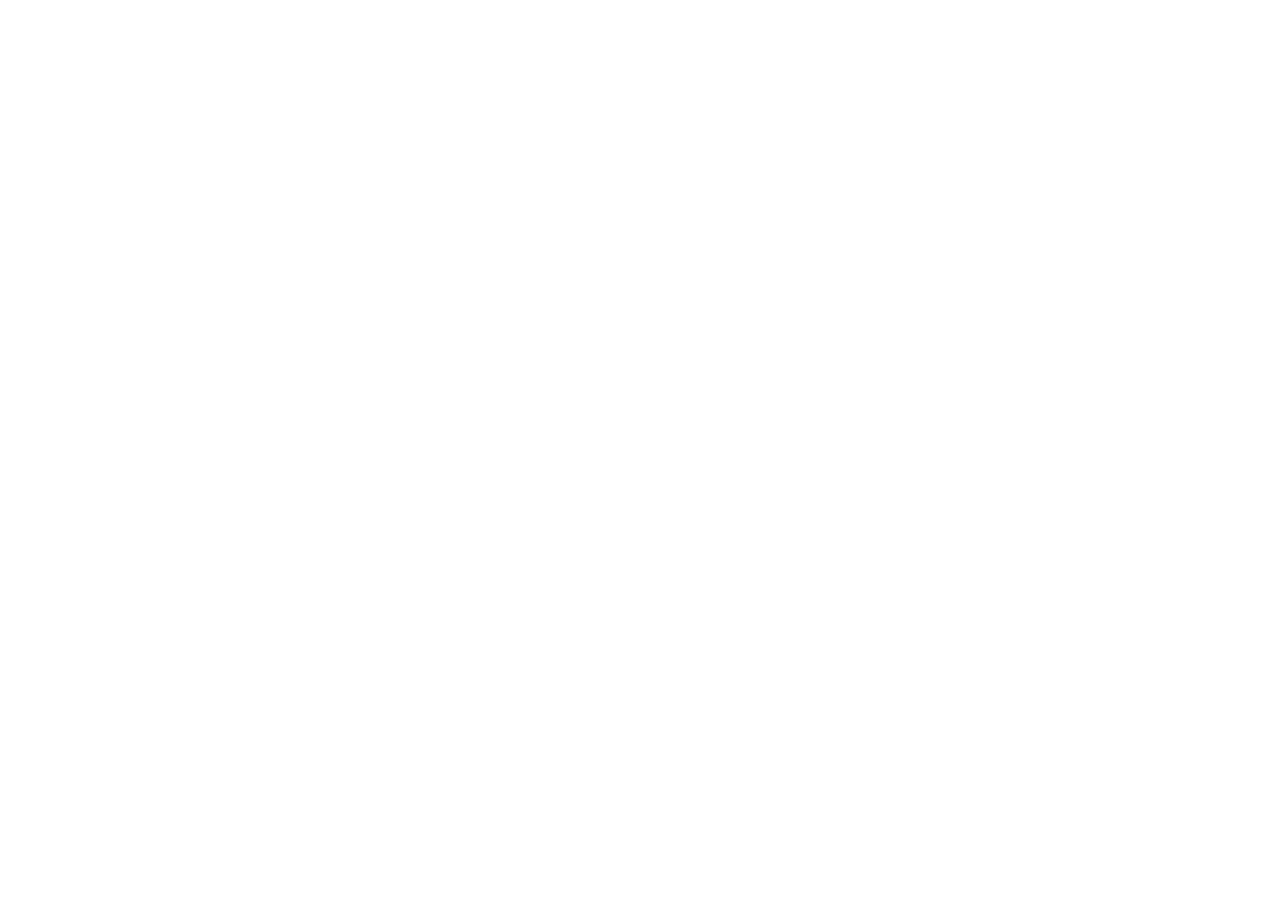
==== index.html @ cf7ea893 "feat: pushテスト" ====
<!DOCTYPE html>
<html lang="en">
<head>
    <meta charset="UTF-8">
    <meta name="viewport" content="width=device-width, initial-scale=1.0">
    <title>Document</title>
</head>
<body>
    
</body>
</html>
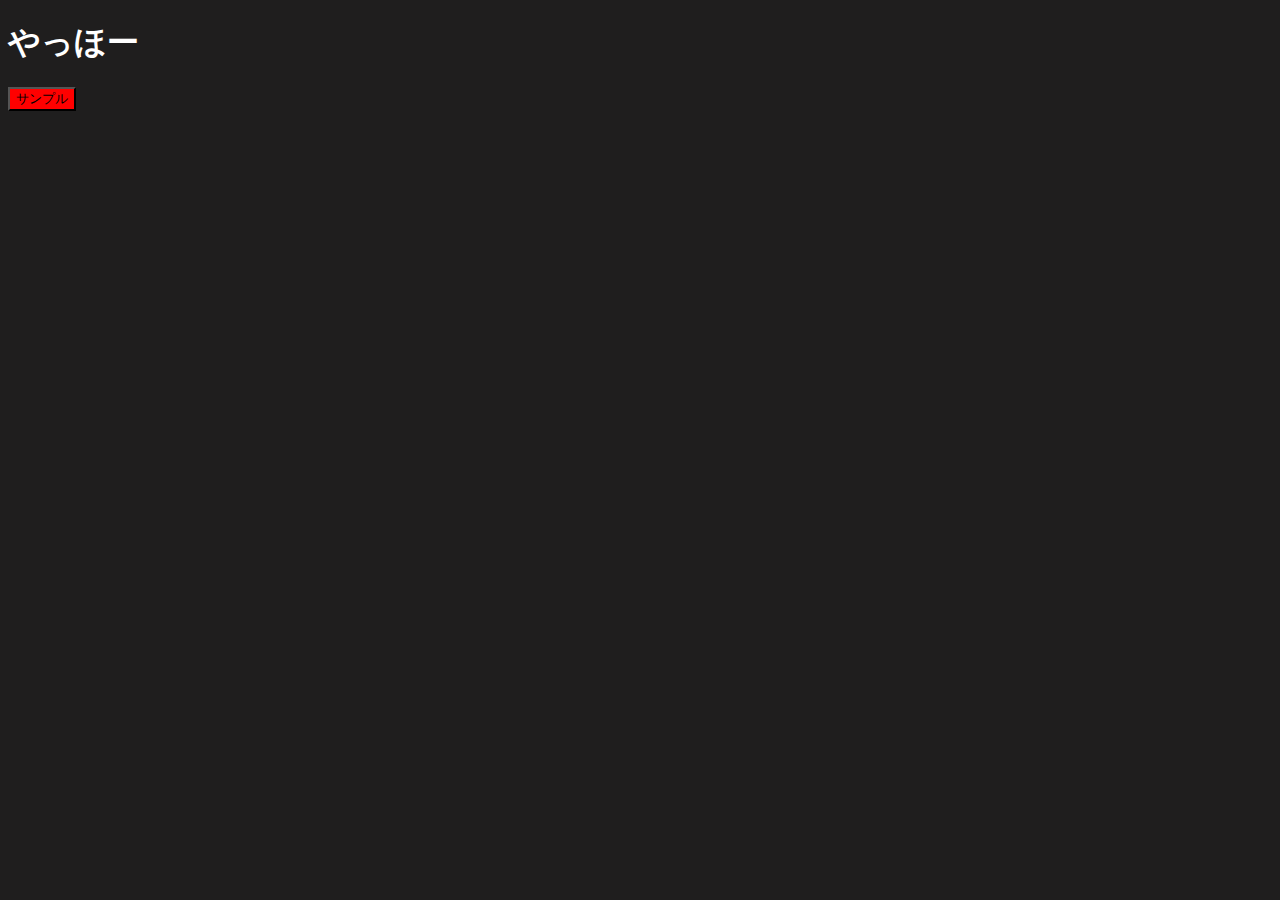
==== commit 984fa791: "feat:jsonのファイルからhtml,cssの要素取得" ====
--- a/index.html
+++ b/index.html
@@ -1,11 +1,20 @@
 <!DOCTYPE html>
-<html lang="en">
+<html lang="ja">
 <head>
     <meta charset="UTF-8">
-    <meta name="viewport" content="width=device-width, initial-scale=1.0">
-    <title>Document</title>
+    <meta http-equiv="X-UA-Compatible" content="IE=edge" />
+    <meta name="viewport" content="width=device-width, initial-scale=1.0" />
+    <link href="style.css" rel="stylesheet" />
+    <style id="dynamic-style">
+    /* 動的にCSSをここに挿入 */
+    </style>
+    <title>I.Oのデザイン備忘録</title>
 </head>
 <body>
-    
+    <h1>やっほー</h1>
+    <div id="content">
+    <!-- JSONのHTMLがここに挿入される -->
+    </div>
+    <script src="script.js"></script>
 </body>
 </html>--- a/style.css
+++ b/style.css
@@ -0,0 +1,4 @@
+body{
+    background-color: rgb(31, 30, 30);
+    color:white;
+}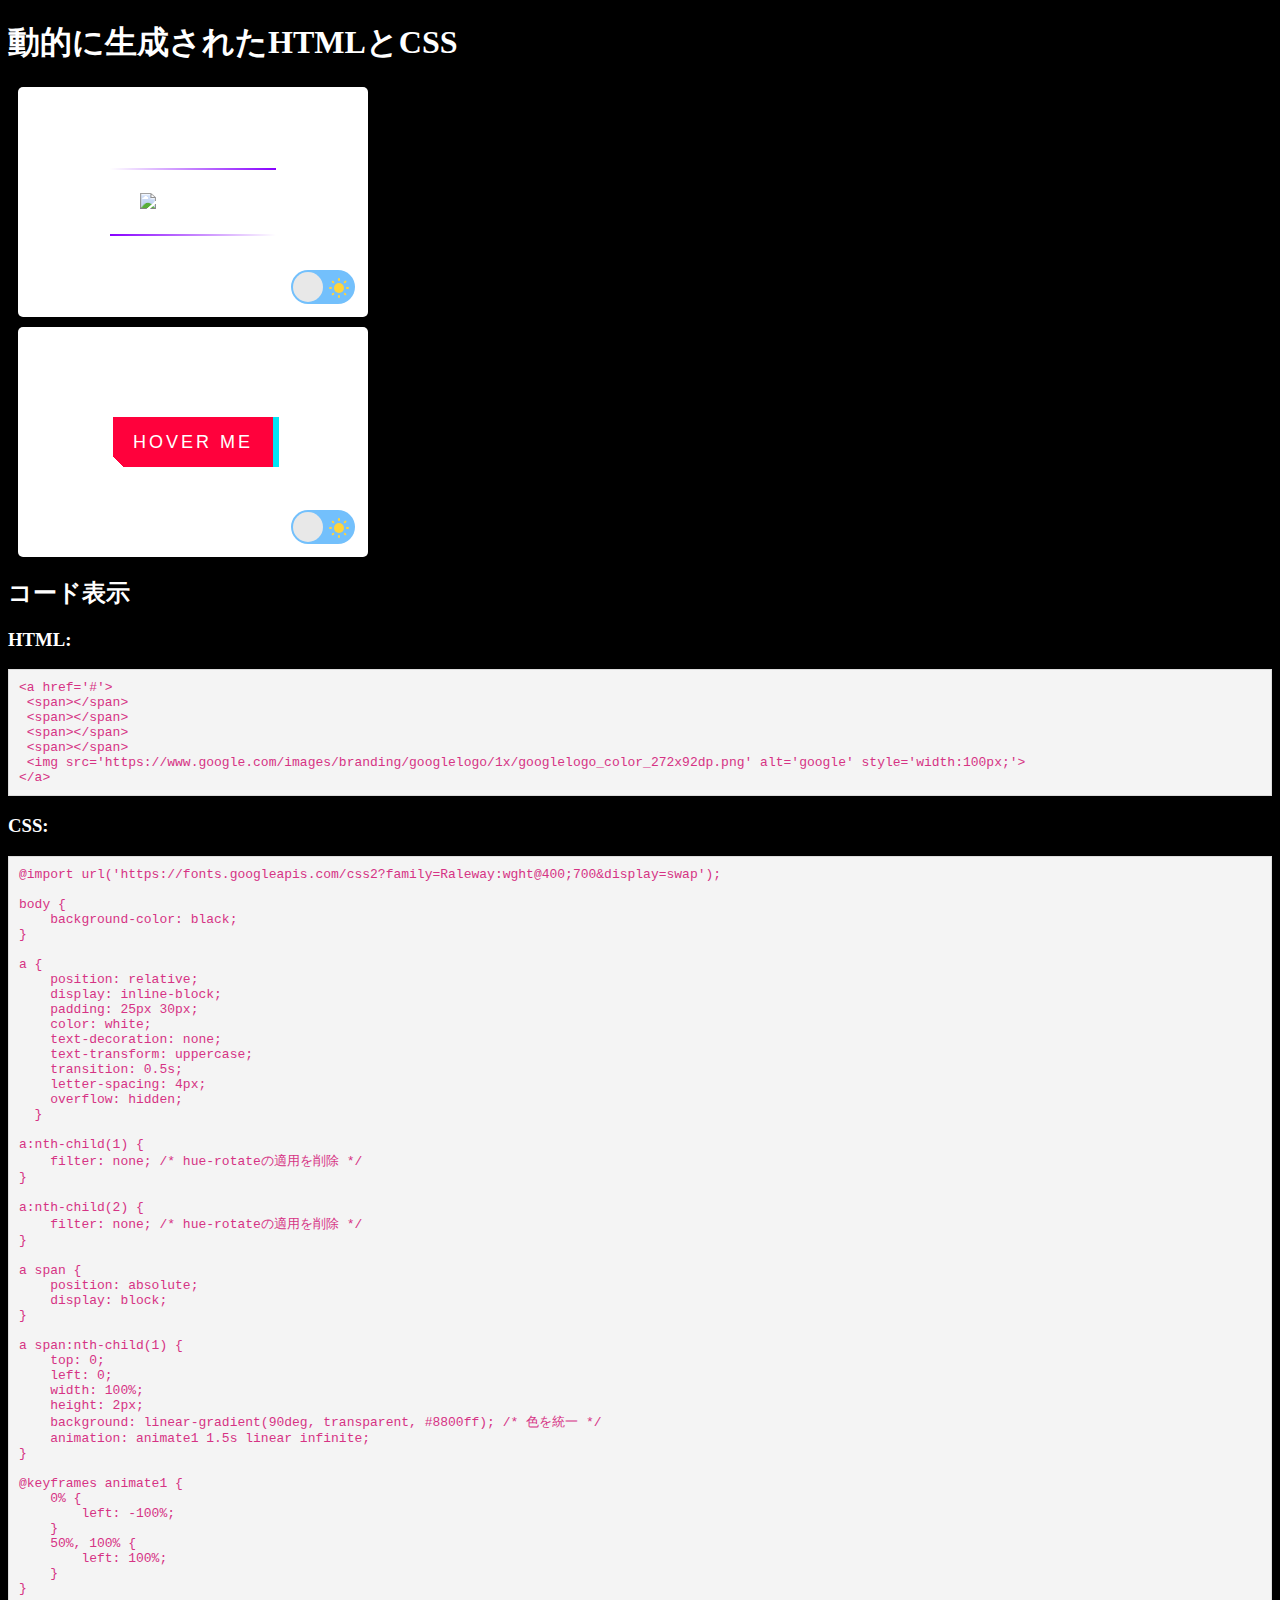
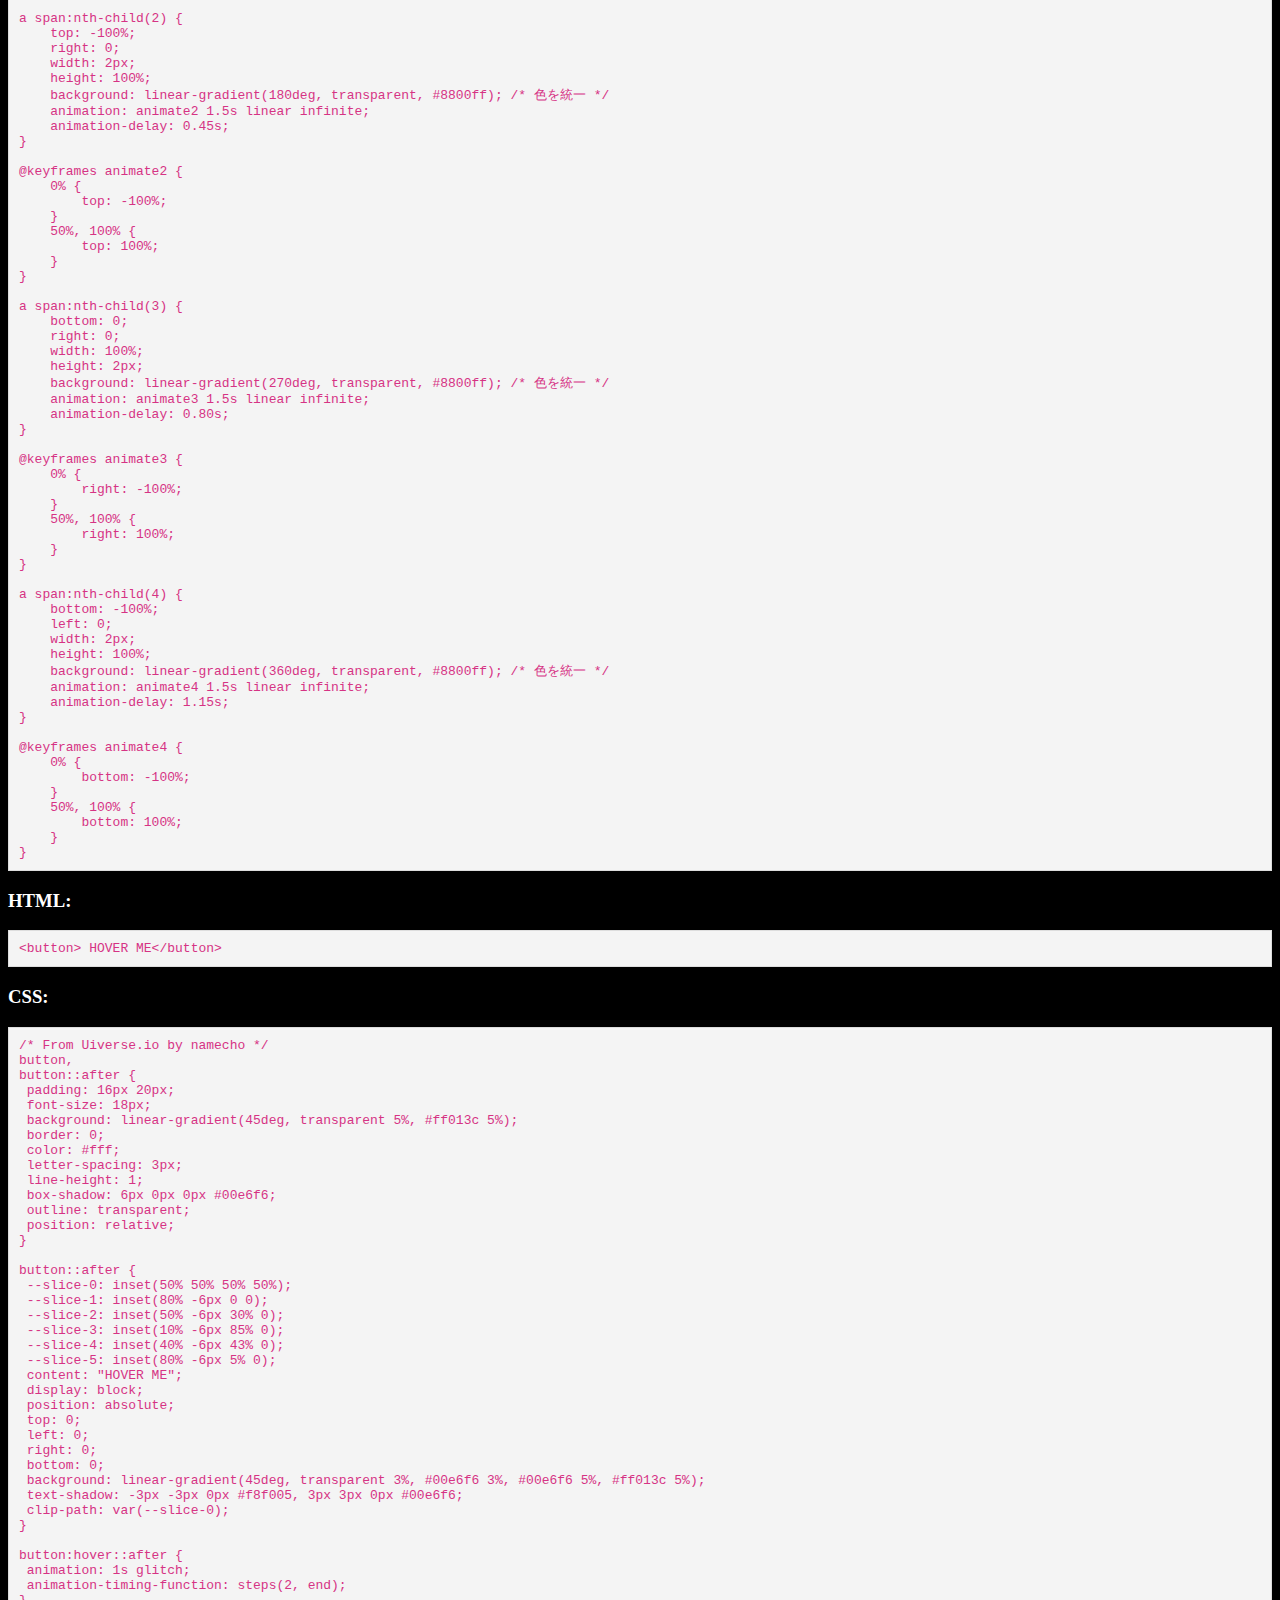
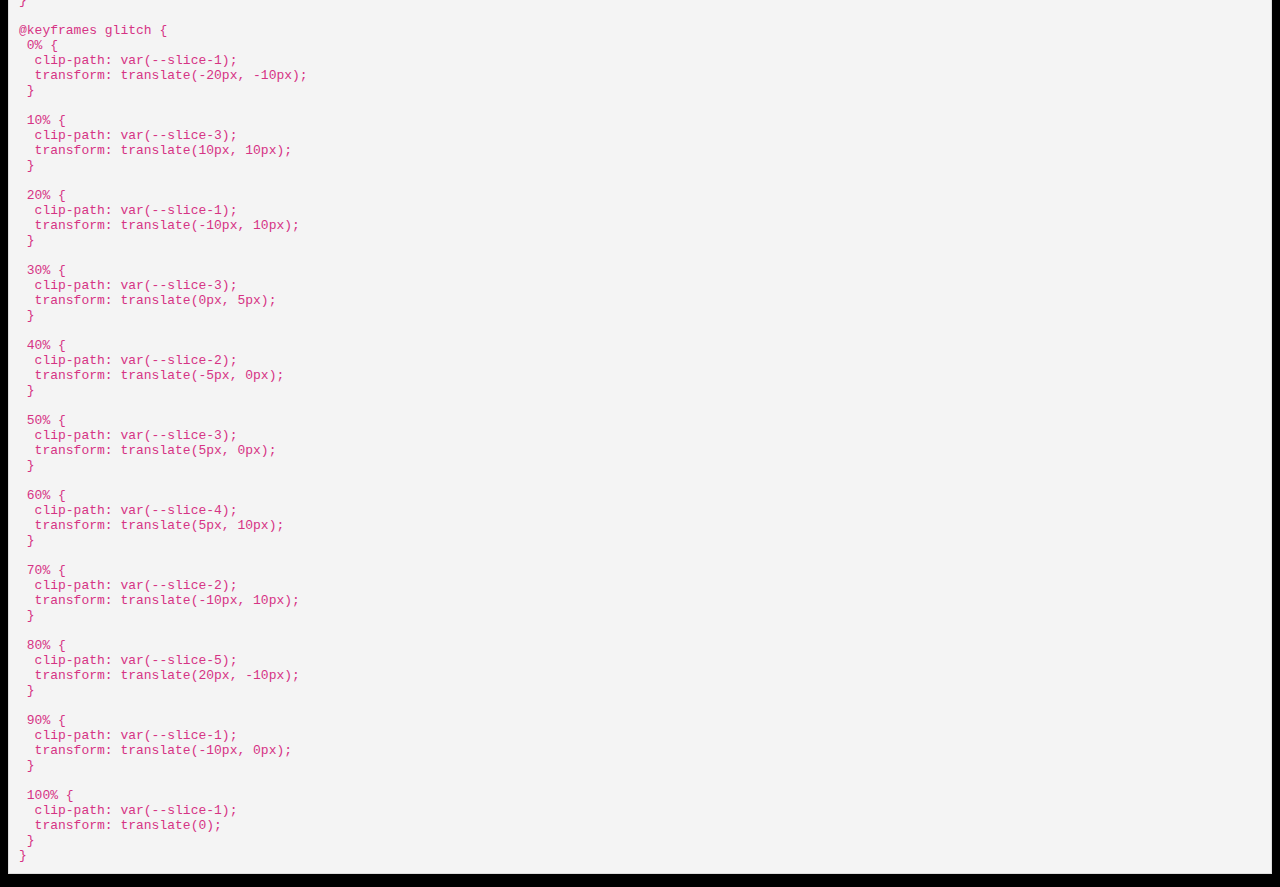
==== commit 9fcb59ee: "feat: ダークモードの追加、コードのカード化" ====
--- a/index.html
+++ b/index.html
@@ -11,9 +11,14 @@
     <title>I.Oのデザイン備忘録</title>
 </head>
 <body>
-    <h1>やっほー</h1>
+    <h1>動的に生成されたHTMLとCSS</h1>
     <div id="content">
-    <!-- JSONのHTMLがここに挿入される -->
+        <!-- JSONのHTMLがここに挿入されます -->
+    </div>
+
+    <h2>コード表示</h2>
+    <div id="code-block">
+        <!-- JSONのHTMLとCSSコードがここに挿入されます -->
     </div>
     <script src="script.js"></script>
 </body>
--- a/style.css
+++ b/style.css
@@ -1,4 +1,136 @@
 body{
     background-color: rgb(31, 30, 30);
     color:white;
+}
+
+#element{
+    display: flex;
+    justify-content: center;
+    align-items: center;
+    margin:10px;
+    width: 350px;
+    height: 230px;
+    background-color: rgb(255, 255, 255);
+    border-radius: 5px;
+}
+
+/* コード部分のスタイル */
+pre {
+    background-color: #f4f4f4;
+    padding: 10px;
+    border: 1px solid #ddd;
+    overflow-x: auto;
+}
+code {
+    color: #d63384;
+}
+
+/* From Uiverse.io by andrew-demchenk0 */ 
+.switch {
+    font-size: 17px;
+    position: absolute;
+    width: 64px;
+    height: 34px;
+    margin-top: 170px;
+    margin-left: 260px;
+}
+
+.switch input {
+opacity: 0;
+width: 0;
+height: 0;
+}
+
+.slider {
+position: absolute;
+cursor: pointer;
+top: 0;
+left: 0;
+right: 0;
+bottom: 0;
+background-color: #73C0FC;
+transition: .4s;
+border-radius: 30px;
+}
+
+.slider:before {
+position: absolute;
+content: "";
+height: 30px;
+width: 30px;
+border-radius: 20px;
+left: 2px;
+bottom: 2px;
+z-index: 2;
+background-color: #e8e8e8;
+transition: .4s;
+}
+
+.sun svg {
+position: absolute;
+top: 6px;
+left: 36px;
+z-index: 1;
+width: 24px;
+height: 24px;
+}
+
+.moon svg {
+fill: #73C0FC;
+position: absolute;
+top: 5px;
+left: 5px;
+z-index: 1;
+width: 24px;
+height: 24px;
+}
+
+/* .switch:hover */.sun svg {
+animation: rotate 15s linear infinite;
+}
+
+@keyframes rotate {
+
+0% {
+    transform: rotate(0);
+}
+
+100% {
+    transform: rotate(360deg);
+}
+}
+
+/* .switch:hover */.moon svg {
+animation: tilt 5s linear infinite;
+}
+
+@keyframes tilt {
+
+0% {
+    transform: rotate(0deg);
+}
+
+25% {
+    transform: rotate(-10deg);
+}
+
+75% {
+    transform: rotate(10deg);
+}
+
+100% {
+    transform: rotate(0deg);
+}
+}
+
+.input:checked + .slider {
+background-color: #183153;
+}
+
+.input:focus + .slider {
+box-shadow: 0 0 1px #183153;
+}
+
+.input:checked + .slider:before {
+transform: translateX(30px);
 }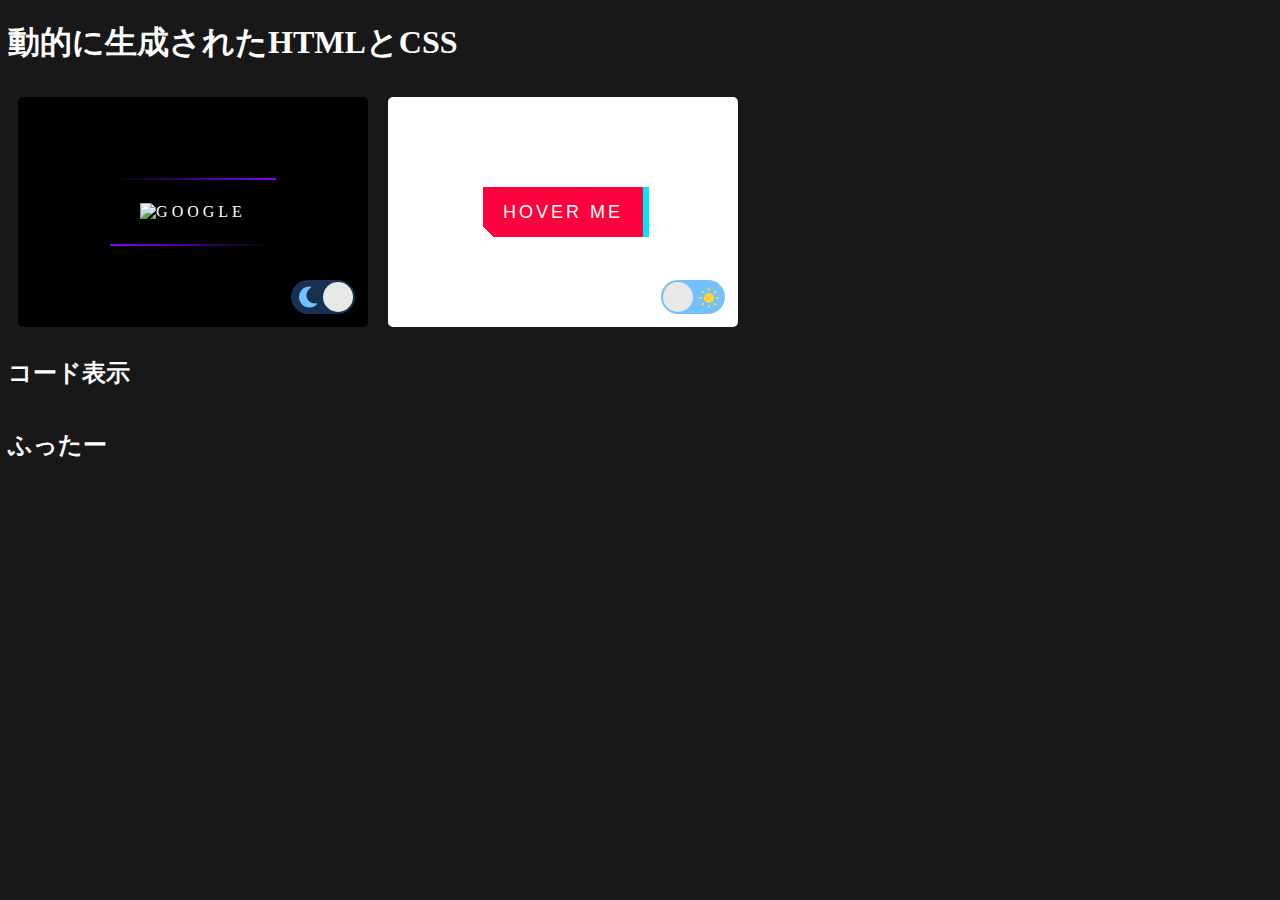
==== commit 18038c17: "feat: スクロールバーのデザイン変更" ====
--- a/index.html
+++ b/index.html
@@ -20,6 +20,7 @@
     <div id="code-block">
         <!-- JSONのHTMLとCSSコードがここに挿入されます -->
     </div>
+    <h2>ふったー</h2>
     <script src="script.js"></script>
 </body>
 </html>--- a/style.css
+++ b/style.css
@@ -1,6 +1,10 @@
 body{
-    background-color: rgb(31, 30, 30);
+    background-color: rgb(24, 24, 24);
     color:white;
+}
+
+#content{
+    display: flex;
 }
 
 #element{
@@ -14,15 +18,59 @@
     border-radius: 5px;
 }
 
+.coder{
+    width: 40%;
+    height: 600px;
+    margin: 20px;
+}
+
+.headline{
+    width:150px;
+    padding:0 10px;
+    display: flex;
+    align-items: center;
+    font-weight: bold;
+    background-color: #383838;
+    border-radius: 5px 5px 0 0;
+    margin: 0 10px;
+}
+
+.imgico{
+    width:16px;
+    padding-right: 5px;
+}
 /* コード部分のスタイル */
 pre {
-    background-color: #f4f4f4;
-    padding: 10px;
-    border: 1px solid #ddd;
+    height: 100%;
+    margin-top: 0;
+    border-radius: 5px;
+    white-space: pre-wrap; /* 折り返しを有効に */
+    word-wrap: break-word; /* 長い単語を適切に折り返す */
+    background-color: #474747;
+    padding: 20px;
     overflow-x: auto;
 }
+
+/* スクロールバーのスタイル */
+pre::-webkit-scrollbar {
+    width: 8px;
+    background-color: #333333; 
+}
+
+/* スクロールバーの中身のスタイル */
+pre::-webkit-scrollbar-thumb {
+    background: #ffffff;
+    width: 8px;
+    border-radius: 5px;
+}
+
 code {
-    color: #d63384;
+    color: #4bd633;
+}
+
+#code-block{
+    display: flex;
+    justify-content: center;
 }
 
 /* From Uiverse.io by andrew-demchenk0 */ 
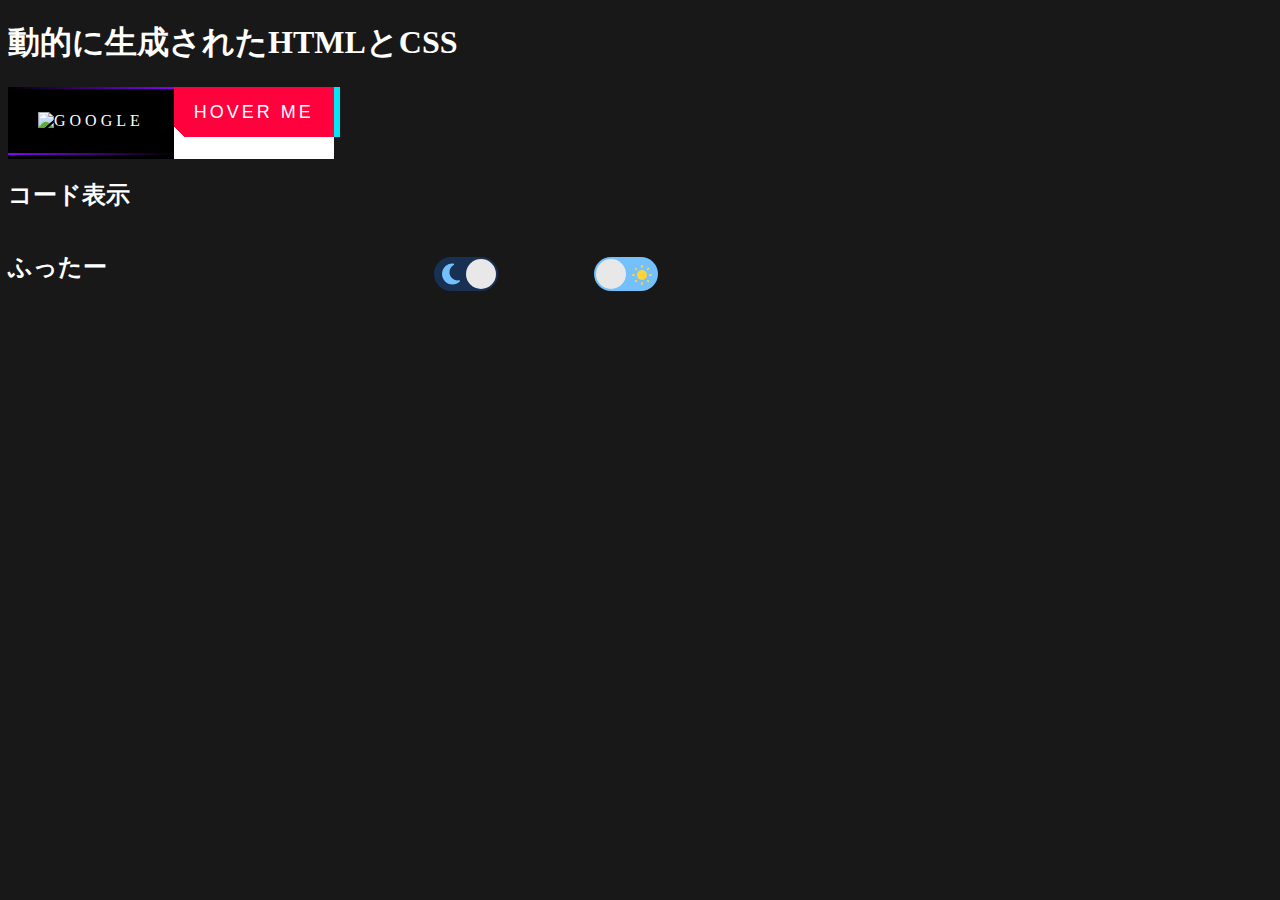
==== commit e795cb52: "feat: 読み込んだcssをdiv内のみスタイルを適用するように修正" ====
--- a/index.html
+++ b/index.html
@@ -15,7 +15,6 @@
     <div id="content">
         <!-- JSONのHTMLがここに挿入されます -->
     </div>
-
     <h2>コード表示</h2>
     <div id="code-block">
         <!-- JSONのHTMLとCSSコードがここに挿入されます -->
--- a/style.css
+++ b/style.css
@@ -39,6 +39,16 @@
     width:16px;
     padding-right: 5px;
 }
+
+.copypaste{
+    float: right;
+    filter: invert(100%);
+}
+
+.copypaste:hover{
+    filter: invert(50%);
+}
+
 /* コード部分のスタイル */
 pre {
     height: 100%;
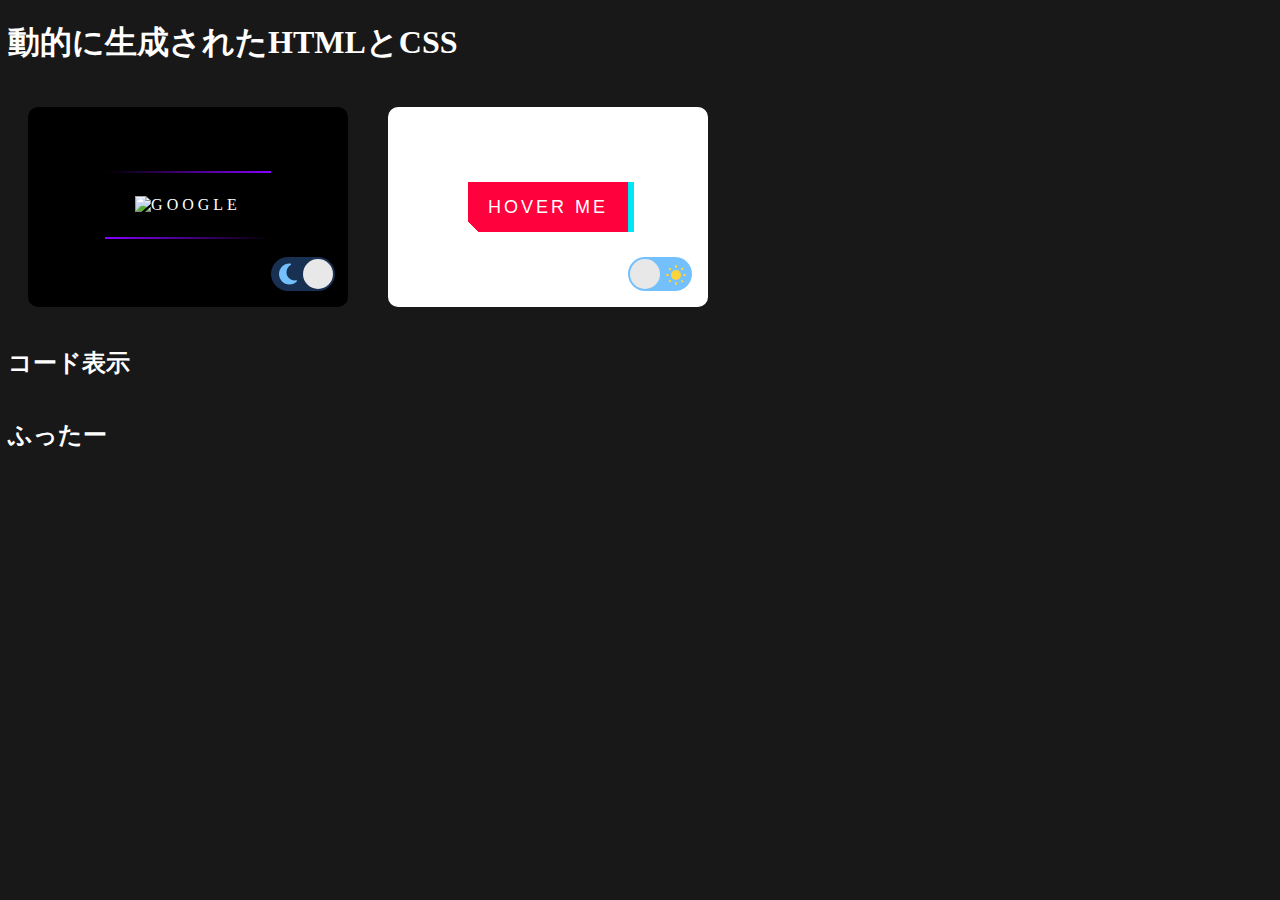
==== commit 96b8c0c6: "feat: 横スクロールの許可" ====
--- a/index.html
+++ b/index.html
@@ -16,8 +16,10 @@
         <!-- JSONのHTMLがここに挿入されます -->
     </div>
     <h2>コード表示</h2>
-    <div id="code-block">
-        <!-- JSONのHTMLとCSSコードがここに挿入されます -->
+    <div class="container">
+        <div id="code-block">
+            <!-- JSONのHTMLとCSSコードがここに挿入されます -->
+        </div>
     </div>
     <h2>ふったー</h2>
     <script src="script.js"></script>
--- a/style.css
+++ b/style.css
@@ -3,19 +3,16 @@
     color:white;
 }
 
+.container{
+    width: 100%; /* 画面幅に合わせて親要素を設定 */
+    box-sizing: border-box;
+}
+
 #content{
     display: flex;
-}
-
-#element{
-    display: flex;
-    justify-content: center;
-    align-items: center;
-    margin:10px;
-    width: 350px;
-    height: 230px;
-    background-color: rgb(255, 255, 255);
-    border-radius: 5px;
+    width: 100%; /* 横スクロール部分を100%幅に設定 */
+    overflow-x: auto; /* 横スクロールを有効にする */
+    white-space: nowrap; /* 子要素を折り返さないようにする */
 }
 
 .coder{
@@ -84,13 +81,16 @@
 }
 
 /* From Uiverse.io by andrew-demchenk0 */ 
+.lighting{
+    position: relative;
+    margin-top: 100px;
+}
+
 .switch {
     font-size: 17px;
     position: absolute;
     width: 64px;
     height: 34px;
-    margin-top: 170px;
-    margin-left: 260px;
 }
 
 .switch input {
@@ -191,4 +191,8 @@
 
 .input:checked + .slider:before {
 transform: translateX(30px);
+}
+
+@media screen and (max-width:1024px) {
+    /*　画面サイズが1024pxからはここを読み込む　*/
 }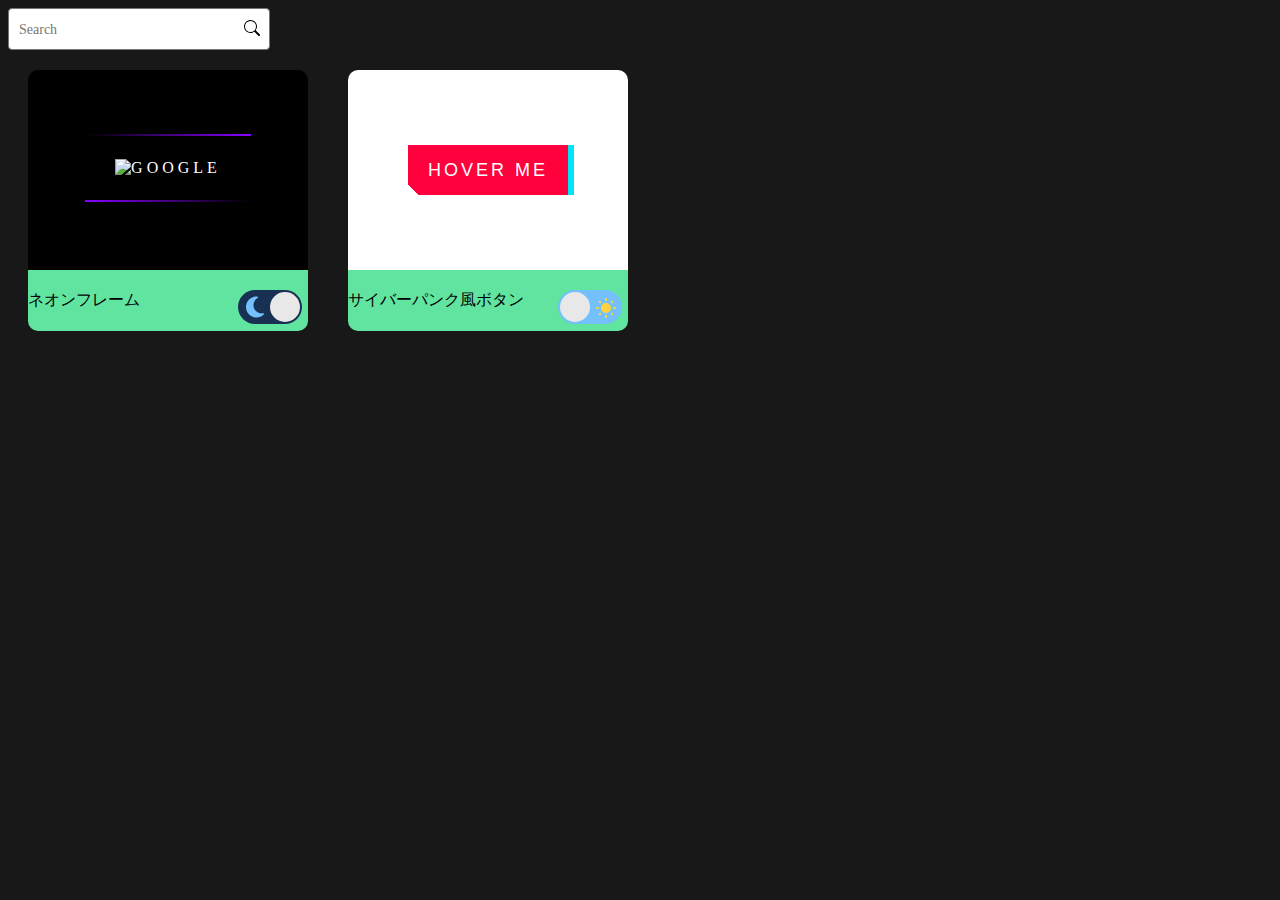
==== commit e3e157f1: "feat: ―ドデザインに変更" ====
--- a/index.html
+++ b/index.html
@@ -11,17 +11,33 @@
     <title>I.Oのデザイン備忘録</title>
 </head>
 <body>
-    <h1>動的に生成されたHTMLとCSS</h1>
+    <div class="search">
+    <input placeholder="Search" class="search__input" type="text" />
+    <button class="search__button">
+        <svg
+        viewBox="0 0 16 16"
+        class="bi bi-search"
+        fill="currentColor"
+        height="16"
+        width="16"
+        xmlns="http://www.w3.org/2000/svg"
+        >
+        <path
+            d="M11.742 10.344a6.5 6.5 0 1 0-1.397 1.398h-.001q.044.06.098.115l3.85 3.85a1 1 0 0 0 1.415-1.414l-3.85-3.85a1 1 0 0 0-.115-.1zM12 6.5a5.5 5.5 0 1 1-11 0 5.5 5.5 0 0 1 11 0"
+        ></path>
+        </svg>
+    </button>
+    </div>
+
     <div id="content">
         <!-- JSONのHTMLがここに挿入されます -->
     </div>
-    <h2>コード表示</h2>
     <div class="container">
         <div id="code-block">
             <!-- JSONのHTMLとCSSコードがここに挿入されます -->
         </div>
     </div>
-    <h2>ふったー</h2>
+    <footer></footer>
     <script src="script.js"></script>
 </body>
 </html>--- a/style.css
+++ b/style.css
@@ -3,6 +3,45 @@
     color:white;
 }
 
+/* From Uiverse.io by xetrov47 */ 
+.search {
+    display: flex;
+    align-items: center;
+    text-align: center;
+}
+
+.search__input {
+    font-family: inherit;
+    font-size: inherit;
+    border: 1px solid #767676;
+    color: #767676;
+    padding: 5px 10px;
+    border-radius: 4px;
+    margin-right: -2.0rem;
+    height: 30px;
+    width: 15rem;
+}
+
+.search__input::-webkit-input-placeholder {
+    font-weight: 400;
+    color: #767676;
+    font-size: 14px;
+}
+
+.search__button {
+    border: none;
+    background-color: #fff;
+    margin-top: 0.1em;
+}
+
+.search__button:hover {
+    cursor: pointer;
+}
+
+.search input:focus {
+    outline: none;
+}
+
 .container{
     width: 100%; /* 画面幅に合わせて親要素を設定 */
     box-sizing: border-box;
@@ -13,6 +52,22 @@
     width: 100%; /* 横スクロール部分を100%幅に設定 */
     overflow-x: auto; /* 横スクロールを有効にする */
     white-space: nowrap; /* 子要素を折り返さないようにする */
+}
+
+.card{
+    width: 280px;
+    margin:20px;
+    flex-shrink: 0; /* 子要素の幅を固定する */
+}
+
+.cardtheme{
+    width: 100%;
+    display: flex;
+    justify-content: space-between;
+    padding:20px 0;
+    background-color: rgb(96, 228, 160);
+    color: black;
+    border-radius: 0 0 10px 10px;
 }
 
 .coder{
@@ -78,12 +133,13 @@
 #code-block{
     display: flex;
     justify-content: center;
+    margin-bottom: 80px;
 }
 
 /* From Uiverse.io by andrew-demchenk0 */ 
 .lighting{
     position: relative;
-    margin-top: 100px;
+    margin-right: 70px;
 }
 
 .switch {
@@ -195,4 +251,14 @@
 
 @media screen and (max-width:1024px) {
     /*　画面サイズが1024pxからはここを読み込む　*/
+
+    #code-block{
+        display: block;
+        margin-bottom: 0px;
+    }
+
+    .coder{
+        width: 80%;
+        margin-bottom: 150px;
+    }
 }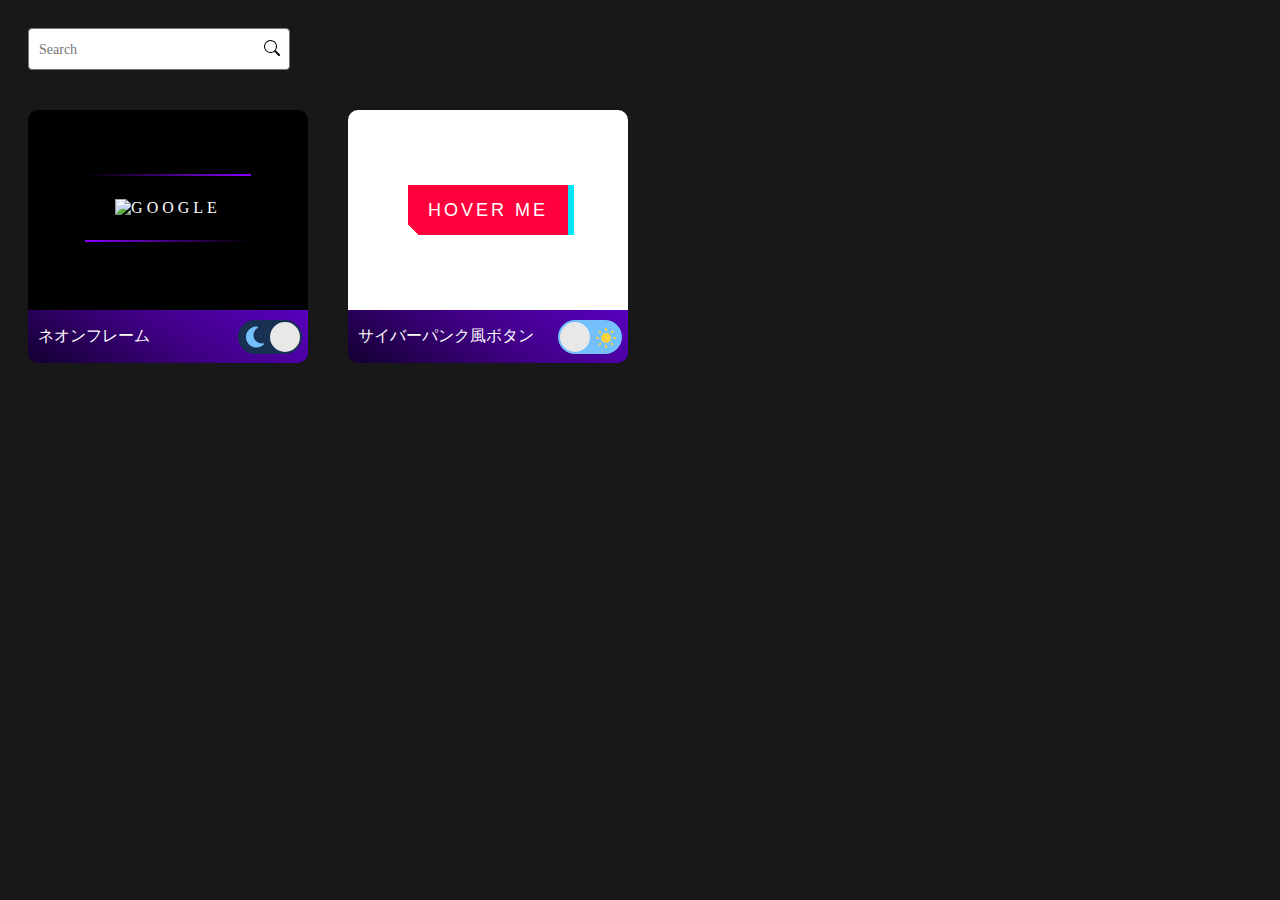
==== commit 35b3d766: "feat: コピペボタンクリック時の処理追加" ====
--- a/index.html
+++ b/index.html
@@ -12,21 +12,21 @@
 </head>
 <body>
     <div class="search">
-    <input placeholder="Search" class="search__input" type="text" />
-    <button class="search__button">
-        <svg
-        viewBox="0 0 16 16"
-        class="bi bi-search"
-        fill="currentColor"
-        height="16"
-        width="16"
-        xmlns="http://www.w3.org/2000/svg"
-        >
-        <path
-            d="M11.742 10.344a6.5 6.5 0 1 0-1.397 1.398h-.001q.044.06.098.115l3.85 3.85a1 1 0 0 0 1.415-1.414l-3.85-3.85a1 1 0 0 0-.115-.1zM12 6.5a5.5 5.5 0 1 1-11 0 5.5 5.5 0 0 1 11 0"
-        ></path>
-        </svg>
-    </button>
+        <input placeholder="Search" class="search__input" type="text" />
+        <button class="search__button">
+            <svg
+            viewBox="0 0 16 16"
+            class="bi bi-search"
+            fill="currentColor"
+            height="16"
+            width="16"
+            xmlns="http://www.w3.org/2000/svg"
+            >
+            <path
+                d="M11.742 10.344a6.5 6.5 0 1 0-1.397 1.398h-.001q.044.06.098.115l3.85 3.85a1 1 0 0 0 1.415-1.414l-3.85-3.85a1 1 0 0 0-.115-.1zM12 6.5a5.5 5.5 0 1 1-11 0 5.5 5.5 0 0 1 11 0"
+            ></path>
+            </svg>
+        </button>
     </div>
 
     <div id="content">
--- a/style.css
+++ b/style.css
@@ -5,6 +5,7 @@
 
 /* From Uiverse.io by xetrov47 */ 
 .search {
+    padding: 20px;
     display: flex;
     align-items: center;
     text-align: center;
@@ -64,9 +65,7 @@
     width: 100%;
     display: flex;
     justify-content: space-between;
-    padding:20px 0;
-    background-color: rgb(96, 228, 160);
-    color: black;
+    background-image: linear-gradient(31deg, rgba(19, 0, 48, 1), rgba(64, 0, 133, 1) 51%, rgba(88, 0, 191, 1));
     border-radius: 0 0 10px 10px;
 }
 
@@ -99,6 +98,14 @@
 
 .copypaste:hover{
     filter: invert(50%);
+    transform: scale(1.3);
+    transition: 0.2s;
+}
+
+.copypaste:active{
+    filter: invert(100%);
+    transform: scale(1.1);
+    transition: 0.1s;
 }
 
 /* コード部分のスタイル */
@@ -140,6 +147,7 @@
 .lighting{
     position: relative;
     margin-right: 70px;
+    margin-top: 10px;
 }
 
 .switch {
